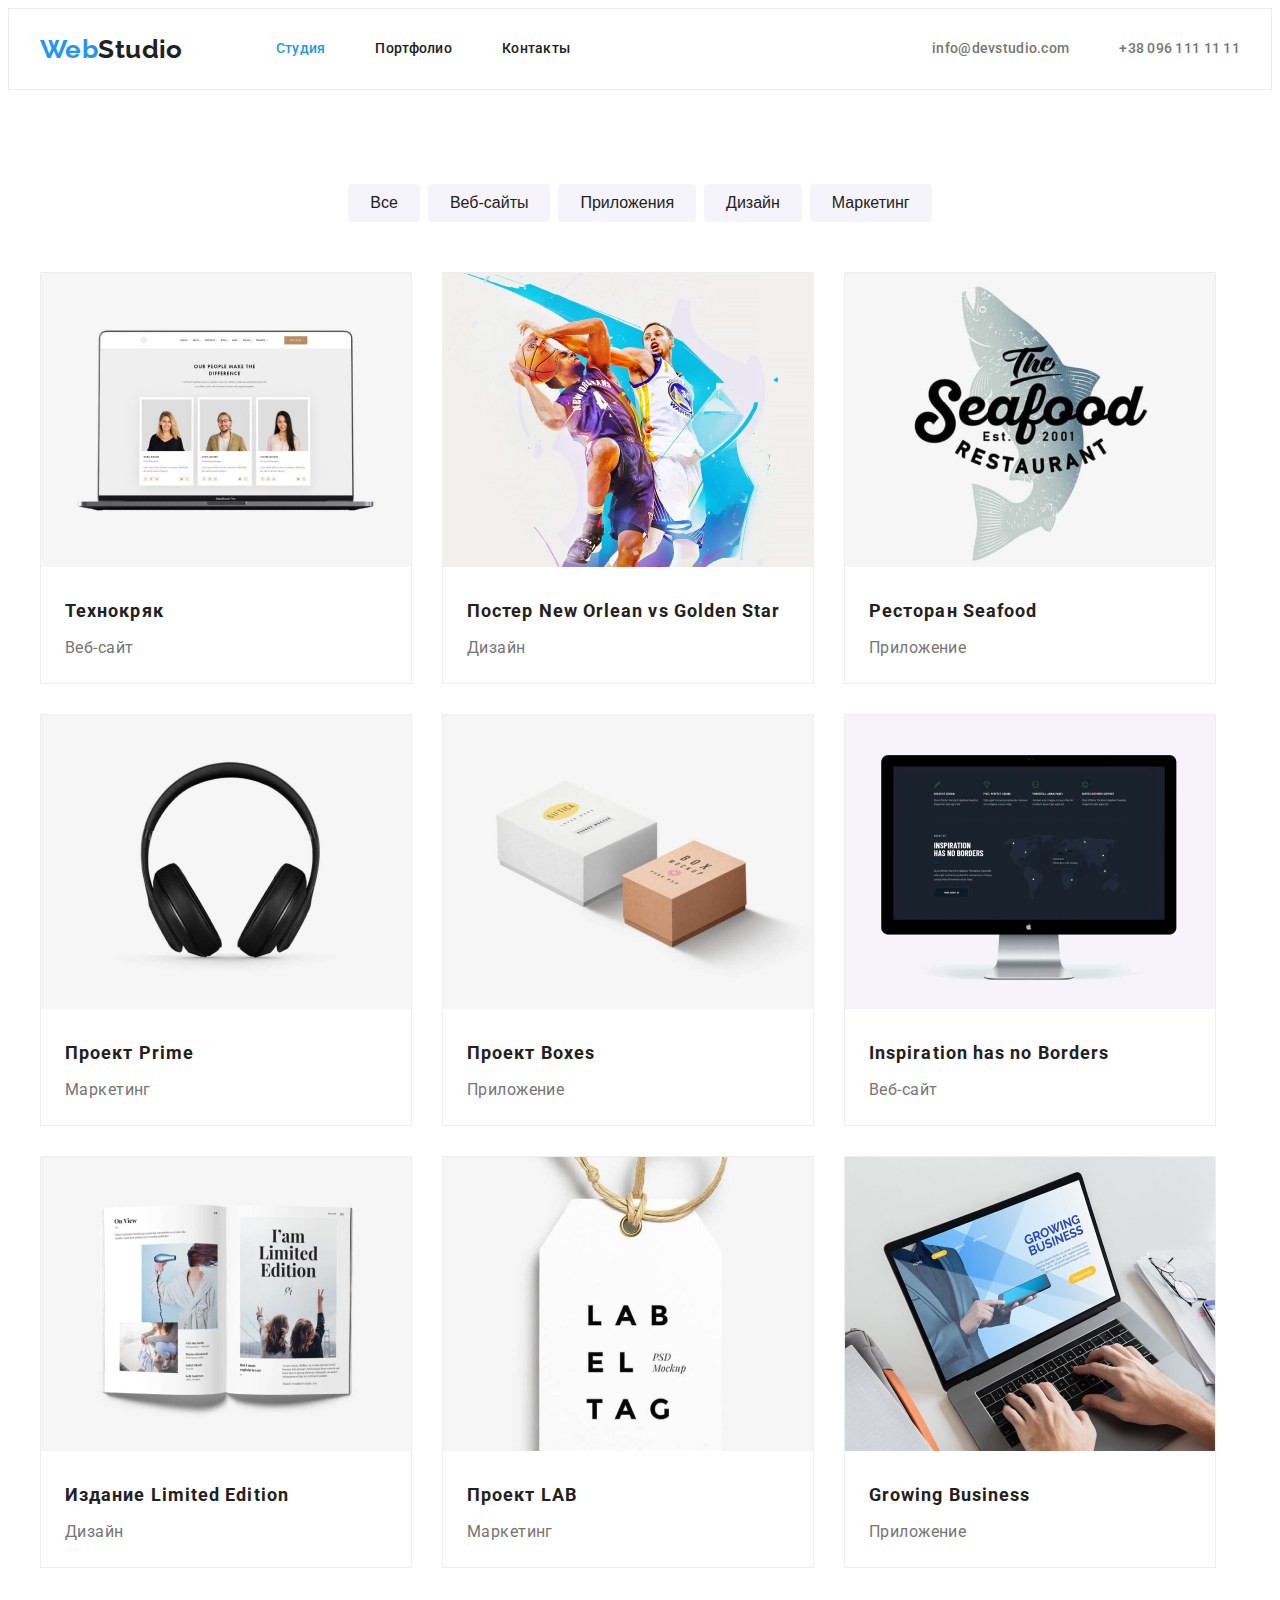
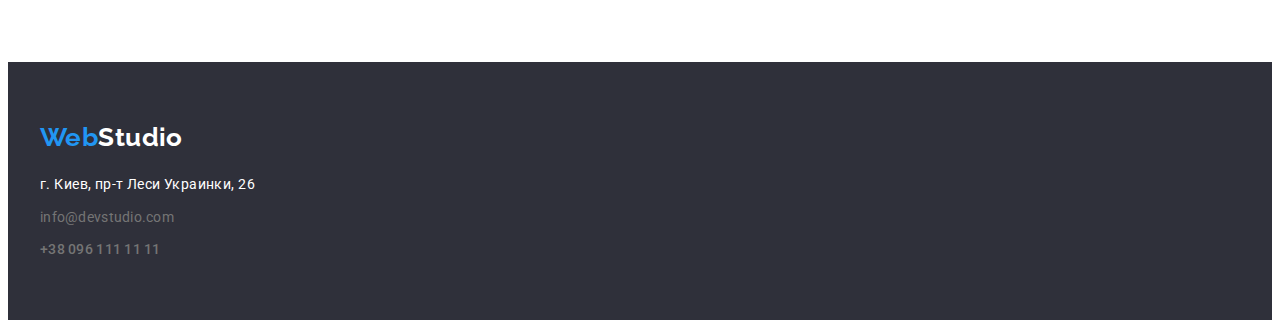
==== portfolio.html @ ed51237a "blok-model flexbox" ====
<!DOCTYPE html>
<html lang="ru">
<head>
    <meta charset="UTF-8">
    <meta name="viewport" content="width=device-width, initial-scale=1.0">
    <title>Portfolio</title>
    
    <link href="https://fonts.googleapis.com/css2?family=Raleway:wght@700&family=Roboto:wght@400;500;700;900&display=swap"
        rel="stylesheet">
    <link rel="stylesheet" href="https://cdnjs.cloudflare.com/ajax/libs/modern-normalize/1.0.0/modern-normalize.min.css" integrity="sha512-ISS7cAi1PEhQ8jnbJpJZMd29NlhNj4AWYyLOSp2CE/CsHxTCu+r+t0D2yoJudVrd0/8fTVPUVDzY5Tvli75u/g==" crossorigin="anonymous" />
    <link rel="stylesheet" href="./css/main.css" />
</head>
<body>
     <!--Верхняя линия -->
     <header class="header">
        <div class="container">
           <nav class="site-nav">
            <a class="logo" href="./index.html"><span>Web</span>Studio</a>
            <ul class="navigation">
                <li class="item"><a class="link-current" href="./index.html">Студия</a></li>
                <li class="item"><a class="link" href="./portfolio.html">Портфолио</a></li>
                <li class="item"><a class="link" href="">Контакты</a></li>
            </ul>
            <ul class="address-link">
                <li class="item"><a class="address" href="mailto:info@devstudio.com">info@devstudio.com</a></li>
                <li class="item"><a class="address" href="tel:+380961111111">+38 096 111 11 11</a></li>
            </ul>
    </nav> 
        </div>
    </header>
    <main>
        <!--Portfolio-->
        <section class="container portfolio">
        <!--Фильтр-->
        <div class="filter">
           <h1 class="hidden-title">Portfolio</h1>
             <ul class="Portfolio-filter">
                <li class="item"><button class="portfolio-button" type="button">Все</button></li>
                <li class="item"><button class="portfolio-button" type="button">Веб-сайты</button></li>
                <li class="item"><button class="portfolio-button" type="button">Приложения</button></li>
                <li class="item"><button class="portfolio-button" type="button">Дизайн</button></li>
                <li class="item"><button class="portfolio-button" type="button">Маркетинг</button></li>
             </ul> 
        </div>

        <!--Примеры работ-->
              <ul class="examples-list">
                <li class="examples-item"><a href="">
                    <img src="./images/technocrack.jpg" alt="Веб-сайт" width="370" height="294">
                    <div class="title-text">
                        <h2 class="examples-title">Технокряк</h2>
                        <p class="examples-text">Веб-сайт</p>
                </div></a></li>
                <li class="examples-item"><a href="">
                    <img src="./images/poster.jpg" alt="Постер" width="370" height="294">
                    <div class="title-text">
                    <h2 class="examples-title">Постер New Orlean vs Golden Star</h2>
                    <p class="examples-text">Дизайн</p>
                    </div></a></li>
                <li class="examples-item"><a href="">
                    <img src="./images/restaurant.jpg" alt="Приложение для ресторана" width="370" height="294">
                    <div class="title-text">
                    <h2 class="examples-title">Ресторан Seafood</h2>
                    <p class="examples-text">Приложение</p>
                </div></a></li>
                <li class="examples-item"><a href="">
                    <img src="./images/prime.jpg" alt="Наушники" width="370" height="294">
                    <div class="title-text">
                    <h2 class="examples-title">Проект Prime</h2>
                    <p class="examples-text">Маркетинг</p>
                    </div></a></li>
                <li class="examples-item"><a href="">
                    <img src="./images/boxes.jpg" alt="Коробки" width="370" height="294">
                    <div class="title-text">
                    <h2 class="examples-title">Проект Boxes</h2>
                    <p class="examples-text">Приложение</p>
                    </div></a></li>
                <li class="examples-item"><a href="">
                    <img src="./images/monitor.jpg" alt="Веб-сайт" width="370" height="294">
                   <div class="title-text">
                    <h2 class="examples-title">Inspiration has no Borders</h2>
                    <p class="examples-text">Веб-сайт</p>
                </div>
                </a></li>
                <li class="examples-item"><a href="">
                    <img src="./images/magazine.jpg" alt="Журнал" width="370" height="294">
                    <div class="title-text">
                        <h2 class="examples-title">Издание Limited Edition</h2>
                        <p class="examples-text">Дизайн</p>
                    </div>
                </a></li>
                <li class="examples-item"><a href="">
                    <img src="./images/label.jpg" alt="Лейбл" width="370" height="294">
                    <div class="title-text">
                        <h2 class="examples-title">Проект LAB</h2>
                        <p class="examples-text">Маркетинг</p>
                </div>
                </a></li>
                <li class="examples-item"><a href="">
                    <img src="./images/laptop.jpg" alt="Ноутбук" width="370" height="294">
                    <div class="title-text">
                        <h2 class="examples-title">Growing Business</h2>
                        <p class="examples-text">Приложение</p>
                    </div>
                </a></li>
                </ul>
        </section>
    </main>
    <!--Подвал-->
<footer class="footer">
    <div class="container">
        <a class="logo" href="./index.html"><span>Web</span>Studio</a>
        <address class="footer-addr">
        <p class="footer-street">г. Киев, пр-т Леси Украинки, 26</p>
        <a class="address" href="mailto:info@devstudio.com">info@devstudio.com</a>
        <a class="address" href="tel:+380961111111">+38 096 111 11 11</a>
    </address>
    </div>
</footer>
</body>
</html>
---- css/main.css ----
:root {
  --accent-color: #2196f3;
  --basic-color: #212121;
  --second-color: #ffffff;
  --content-color: #757575;
  --second-background-color: #2f303a;
  --button-background: #eeeeee;
}

body {
  background-color: var(--second-color);
  color: var(--basic-color);
  font-family: "Roboto", sans-serif;
  font-size: 14px;
  line-height: 1.5;
  letter-spacing: 0.03em;
}
h1, h2, h3, ul, p {
  margin: 0;
  padding: 0;
  }

a {
  text-decoration: none;
  color: #212121;
}
li {
  list-style-type: none;
}
/*================STUDIO=================*/
/*Верхняя линия */
.container {
  width: 1200px;
  margin-left: auto;
  margin-right: auto;
  padding-left: 15px;
  padding-right: 15px;
}
.site-nav {
  display: flex;
  align-items: center;
}
.navigation {
  display: flex;
  
}
.navigation .item:first-child {
  margin-left: 93px;
  }
.navigation .item:not(:last-child) {
  margin-right: 50px;
  }
.site-nav .address-link {
  display: flex;
  margin-left: auto;
  }
.navigation .link,
.address-link .address {
  display: block;
  padding-top: 32px;
  padding-bottom: 32px;
  }
  .address-link .item:not(:last-child) {
    margin-right: 50px;
    }
.logo {
  color: var(--basic-color);
  font-family: "Raleway";
  font-weight: 700;
  font-size: 26px;
  line-height: 1.19;
}

.logo span {
  color: var(--accent-color);
}

.navigation .link,
.navigation .link-current,
.address {
  color: var(--basic-color);
  font-weight: 500;
  line-height: 1.14;
  letter-spacing: 0.02em;
}
.navigation .link-current {
  display: block;
  padding-top: 32px;
  padding-bottom: 32px;
  color: var(--accent-color);
}

.address {
  color: var(--content-color);
}
.navigation .link:hover,
.navigation .link:focus,
.address:hover,
.address:focus {
  color: var(--accent-color);
}
/*======================= Шапка ====================*/
/*outline: 2px solid red;*/
.hero {
  padding-top: 200px;
  padding-bottom: 200px;
  text-align: center;
  background-color: var(--second-background-color);
}
.hero .hero-title {
  margin-bottom: 30px;

  color: var(--second-color);
  font-weight: 900;
  font-size: 44px;
  line-height: 1.36;
  letter-spacing: 0.06em;
  text-align: center;
  text-transform: uppercase;
}

.button-order-service {
  margin-left: 32px;
  border-radius: 4px;
  padding: 10px 32px;

  text-align: center;
  background-color: var(--accent-color);
  color: var(--second-color);
  font-size: 16px;
  font-weight: 700;
  line-height: 1.88;
  letter-spacing: 0.06em;
  border: none;
}
/*=================== Особенности ====================*/
.features {
  margin-top: 94px;
  margin-bottom: 94px;
}
.features-list {
  display: flex;
}
.features-list .item:not(:last-child) {
  margin-right: 30px;
  }
  .features-list .item {
    width: 270px;
    }
.hidden-title {
  display: block;

  position: absolute;
  width: 1px;
  height: 1px;
  margin: -1px;
  border: 0;
  padding: 0;
  white-space: nowrap;
  clip-path: inset(100%);
  clip: rect(0 0 0 0);
  overflow: hidden;
}
.features-title {
  margin-bottom: 10px;

  font-weight: 700;
  font-size: 14px;
  line-height: 1.14;
  text-transform: uppercase;
}
.features-text {
  color: var(--content-color);
  font-weight: 400;
  line-height: 1.71;
}
/*================= Чем мы занимаемся =================*/
.works {
  margin-bottom: 94px;
}
.works-list {
  display: flex;
  width: 370;
}
.works-list-item:not(:last-child) {
  margin-right: 30px;
  }
.works-header,
.team-header {
  margin-bottom: 50px;

  font-weight: 700;
  font-size: 36px;
  line-height: 1.17;
  text-align: center;
}

/*======================== Команда ===============*/
.team {
  padding-top: 94px;
  padding-bottom: 94px;
  background-color: #F5F4FA;
}
.team-list {
  display: flex;
  margin-top: 50px;
  margin-bottom: 94;
}
.team-member:not(:last-child) {
  margin-right: 30px;
  }
  .team-member{
    background-color: var(--second-color);
    border: 1px solid var(--button-background);
    border-radius: 0px 0px 4px 4px;
  }
.member-name {
  margin-top: 30px;
  margin-bottom: 10px;
}
.member-position {
  margin-bottom: 30px;
}
.member-name,
.member-position {
  font-weight: 500;
  font-size: 16px;
  line-height: 1.19;
  text-align: center;
}
.member-position {
  color: var(--content-color);
  font-weight: 400;
}
/*============== Footer ===============*/
.footer {
  background-color: #2f303a;
}
.footer .container{
  padding-top: 60px;
  padding-bottom: 60px;
}
.footer .logo {
  display: inline-block;
  margin-bottom: 20px;

  color: var(--second-color);
}
.footer-addr {
  display: block;
  font-style: normal;
}
.footer-street,
.footer .address:not(:last-child) {
  display: block;
  margin-bottom: 9px;

  font-weight: 400;
  line-height: 1.71;
}
.footer-street {
  color: var(--second-color);
}

/*================PORTFOLIO=================*/
.header {
  border: 1px solid #ececec;
}
.portfolio {
  margin-top: 94px;
  margin-bottom: 94px;
}
.Portfolio-filter {
  display: flex;
  margin-bottom: 34px;
  padding-bottom: 16px;
  justify-content: center;
}
.Portfolio-filter .item:not(:last-child) {
  margin-right: 8px;
  }
.portfolio-button {
  padding: 6px 22px;
  border-radius: 4px;

  background-color: #F5F4FA;
  color: var(--basic-color);
  font-size: 16px;
  font-weight: 500;
  line-height: 1.63;
  border: none;
  text-align: center;
}
.portfolio-button:hover,
.portfolio-button:focus {
  color: var(--second-color);
  background-color: var(--accent-color);
}
.examples-list {
  display: flex;
  flex-wrap: wrap;
  }
.examples-item{
  background-color: var(--second-color);
  border: 1px solid var(--button-background);
  width: 370px;
  }
  .examples-item:not(:nth-last-child(-n+3)) {
    margin-bottom: 30px;
    }
  .examples-item:not(:nth-child(3n)) {
    margin-right: 30px;
    }
.examples-title {
  
  display: flex;
  font-weight: 700;
  font-size: 18px;
  line-height: 2;
  letter-spacing: 0.06em;
}
.examples-text {
  margin-top: 4px;
  color: var(--content-color);
  font-weight: 400;
  font-size: 16px;
  line-height: 1.88;
}
.title-text {
margin: 20px 24px;}
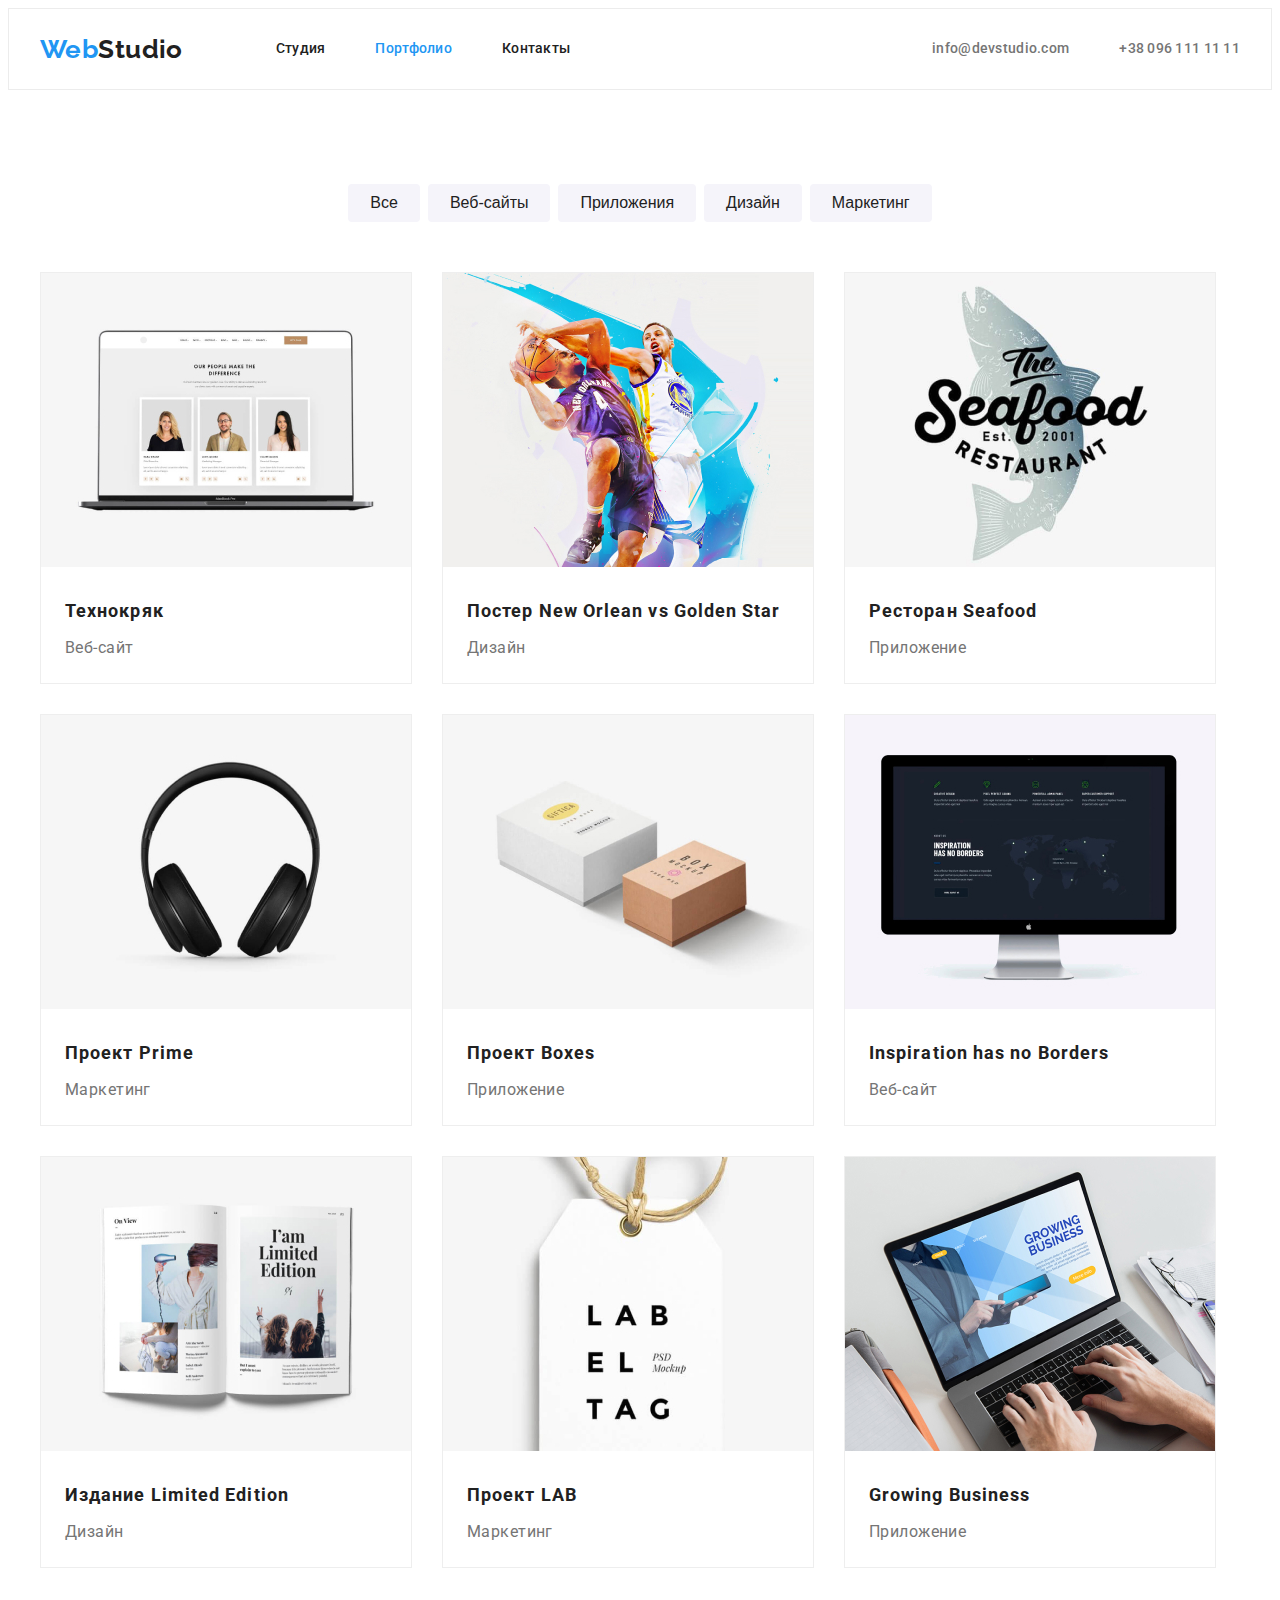
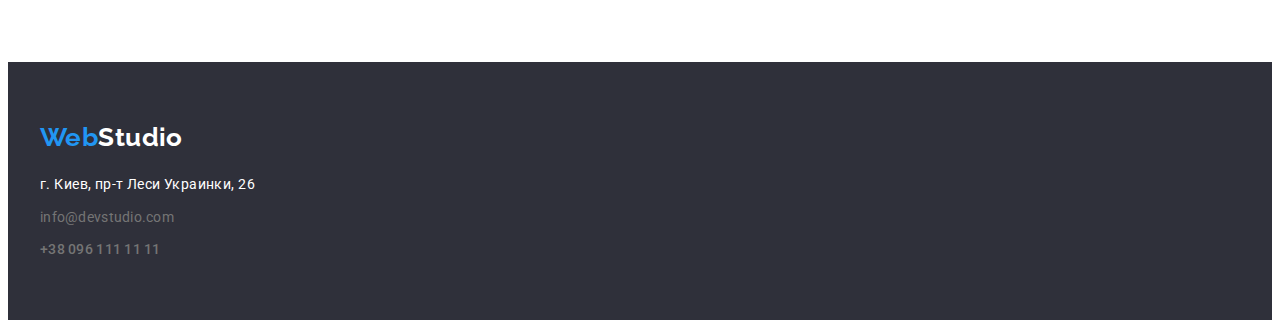
==== commit 18a09b07: "Update portfolio.html" ====
--- a/portfolio.html
+++ b/portfolio.html
@@ -17,8 +17,8 @@
            <nav class="site-nav">
             <a class="logo" href="./index.html"><span>Web</span>Studio</a>
             <ul class="navigation">
-                <li class="item"><a class="link-current" href="./index.html">Студия</a></li>
-                <li class="item"><a class="link" href="./portfolio.html">Портфолио</a></li>
+                <li class="item"><a class="link" href="./index.html">Студия</a></li>
+                <li class="item"><a class="link-current" href="./portfolio.html">Портфолио</a></li>
                 <li class="item"><a class="link" href="">Контакты</a></li>
             </ul>
             <ul class="address-link">
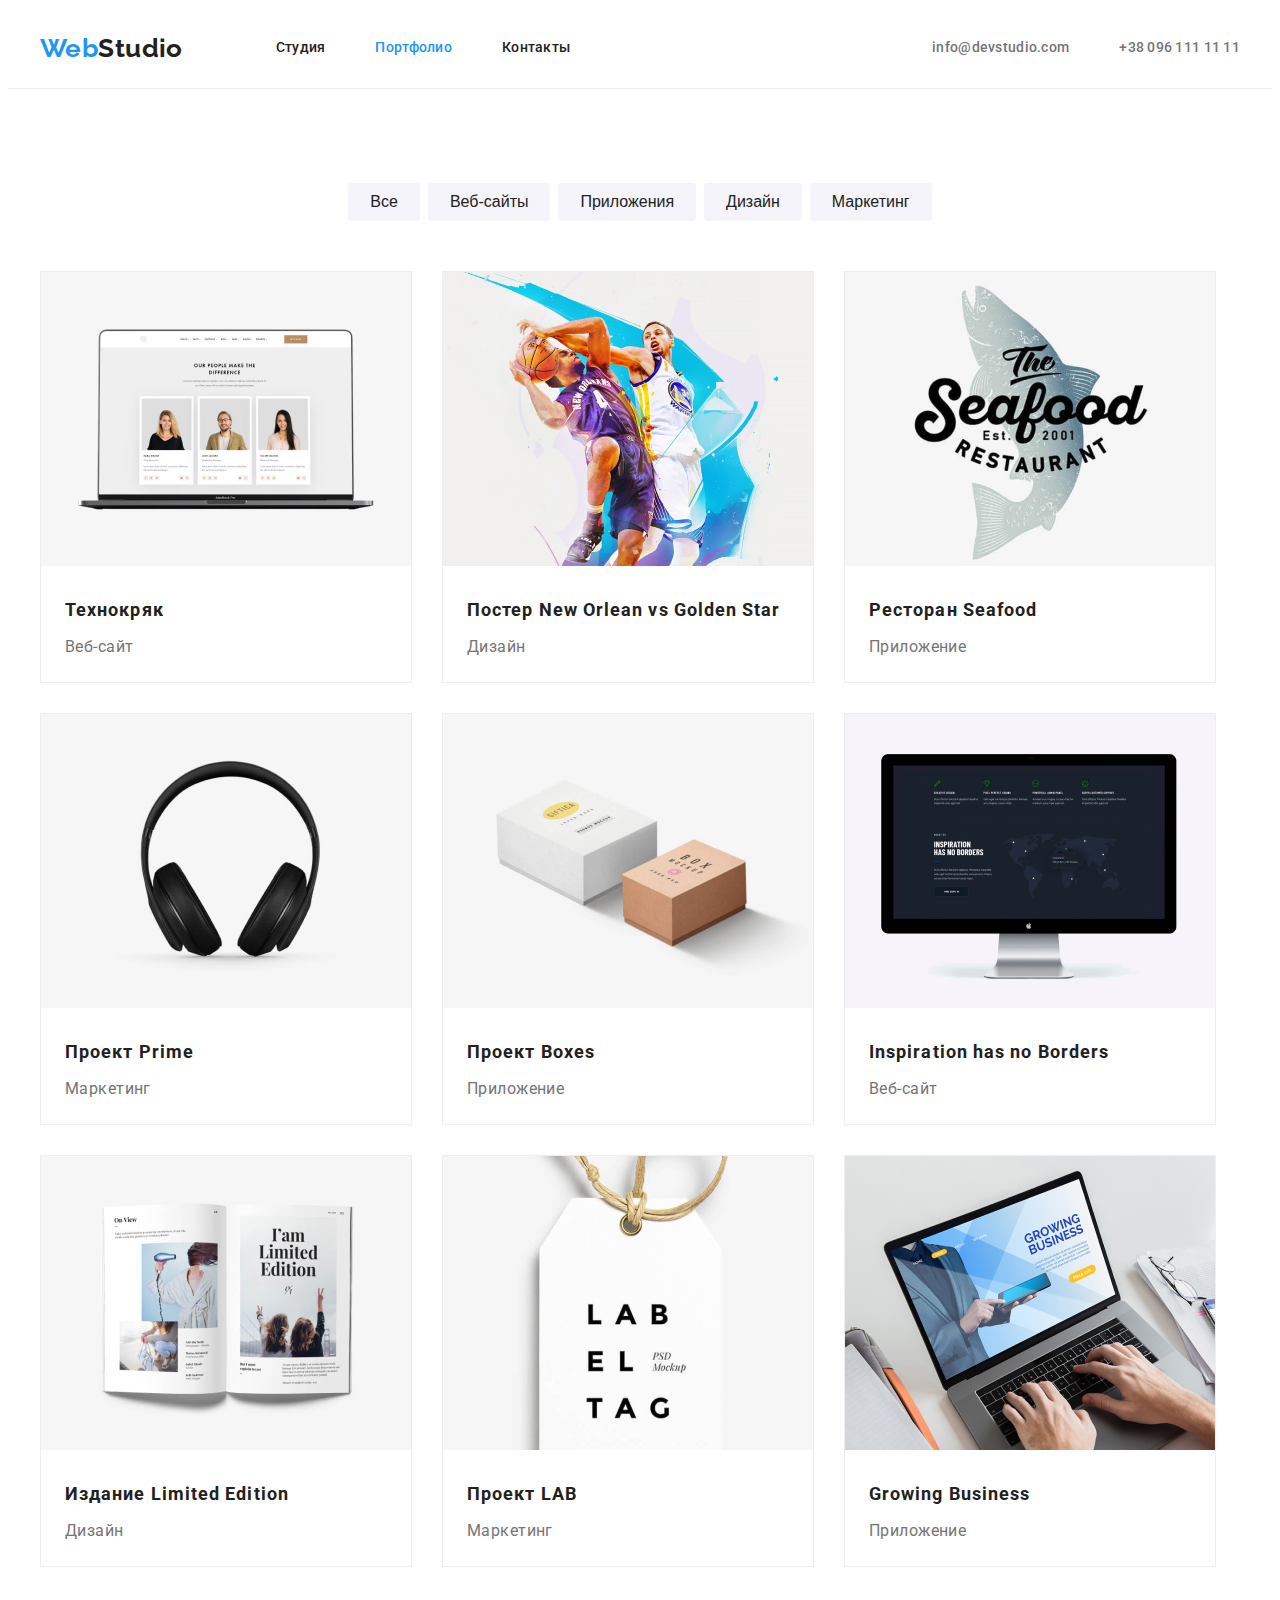
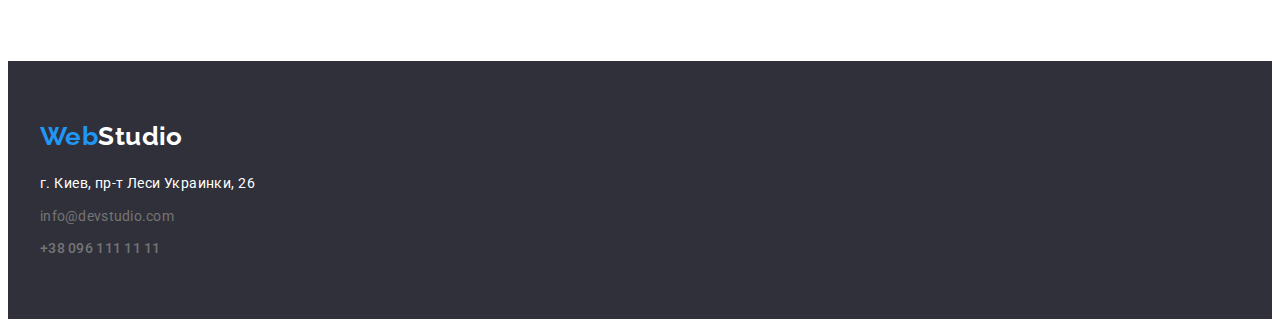
==== commit 52a52335: "редаговані контейнери" ====
--- a/portfolio.html
+++ b/portfolio.html
@@ -30,9 +30,9 @@
     </header>
     <main>
         <!--Portfolio-->
-        <section class="container portfolio">
+        <section class="portfolio">
         <!--Фильтр-->
-        <div class="filter">
+        <div class="container">
            <h1 class="hidden-title">Portfolio</h1>
              <ul class="Portfolio-filter">
                 <li class="item"><button class="portfolio-button" type="button">Все</button></li>
@@ -41,7 +41,7 @@
                 <li class="item"><button class="portfolio-button" type="button">Дизайн</button></li>
                 <li class="item"><button class="portfolio-button" type="button">Маркетинг</button></li>
              </ul> 
-        </div>
+        
 
         <!--Примеры работ-->
               <ul class="examples-list">
@@ -103,7 +103,7 @@
                         <p class="examples-text">Приложение</p>
                     </div>
                 </a></li>
-                </ul>
+                </ul></div>
         </section>
     </main>
     <!--Подвал-->
--- a/css/main.css
+++ b/css/main.css
@@ -127,6 +127,7 @@
   text-align: center;
   background-color: var(--accent-color);
   color: var(--second-color);
+  font-family: "Roboto";
   font-size: 16px;
   font-weight: 700;
   line-height: 1.88;
@@ -135,8 +136,8 @@
 }
 /*=================== Особенности ====================*/
 .features {
-  margin-top: 94px;
-  margin-bottom: 94px;
+  padding-top: 94px;
+  padding-bottom: 94px;
 }
 .features-list {
   display: flex;
@@ -176,7 +177,7 @@
 }
 /*================= Чем мы занимаемся =================*/
 .works {
-  margin-bottom: 94px;
+  padding-bottom: 94px;
 }
 .works-list {
   display: flex;
@@ -194,7 +195,6 @@
   line-height: 1.17;
   text-align: center;
 }
-
 /*======================== Команда ===============*/
 .team {
   padding-top: 94px;
@@ -202,14 +202,13 @@
   background-color: #F5F4FA;
 }
 .team-list {
-  display: flex;
-  margin-top: 50px;
-  margin-bottom: 94;
+  display: inline-flex;
 }
 .team-member:not(:last-child) {
   margin-right: 30px;
   }
   .team-member{
+
     background-color: var(--second-color);
     border: 1px solid var(--button-background);
     border-radius: 0px 0px 4px 4px;
@@ -236,7 +235,7 @@
 .footer {
   background-color: #2f303a;
 }
-.footer .container{
+.footer {
   padding-top: 60px;
   padding-bottom: 60px;
 }
@@ -264,11 +263,11 @@
 
 /*================PORTFOLIO=================*/
 .header {
-  border: 1px solid #ececec;
+  border-bottom: 1px solid #ececec;
 }
 .portfolio {
-  margin-top: 94px;
-  margin-bottom: 94px;
+  padding-top: 94px;
+  padding-bottom: 94px;
 }
 .Portfolio-filter {
   display: flex;
@@ -327,4 +326,4 @@
   line-height: 1.88;
 }
 .title-text {
-margin: 20px 24px;}
+padding: 20px 24px;}
